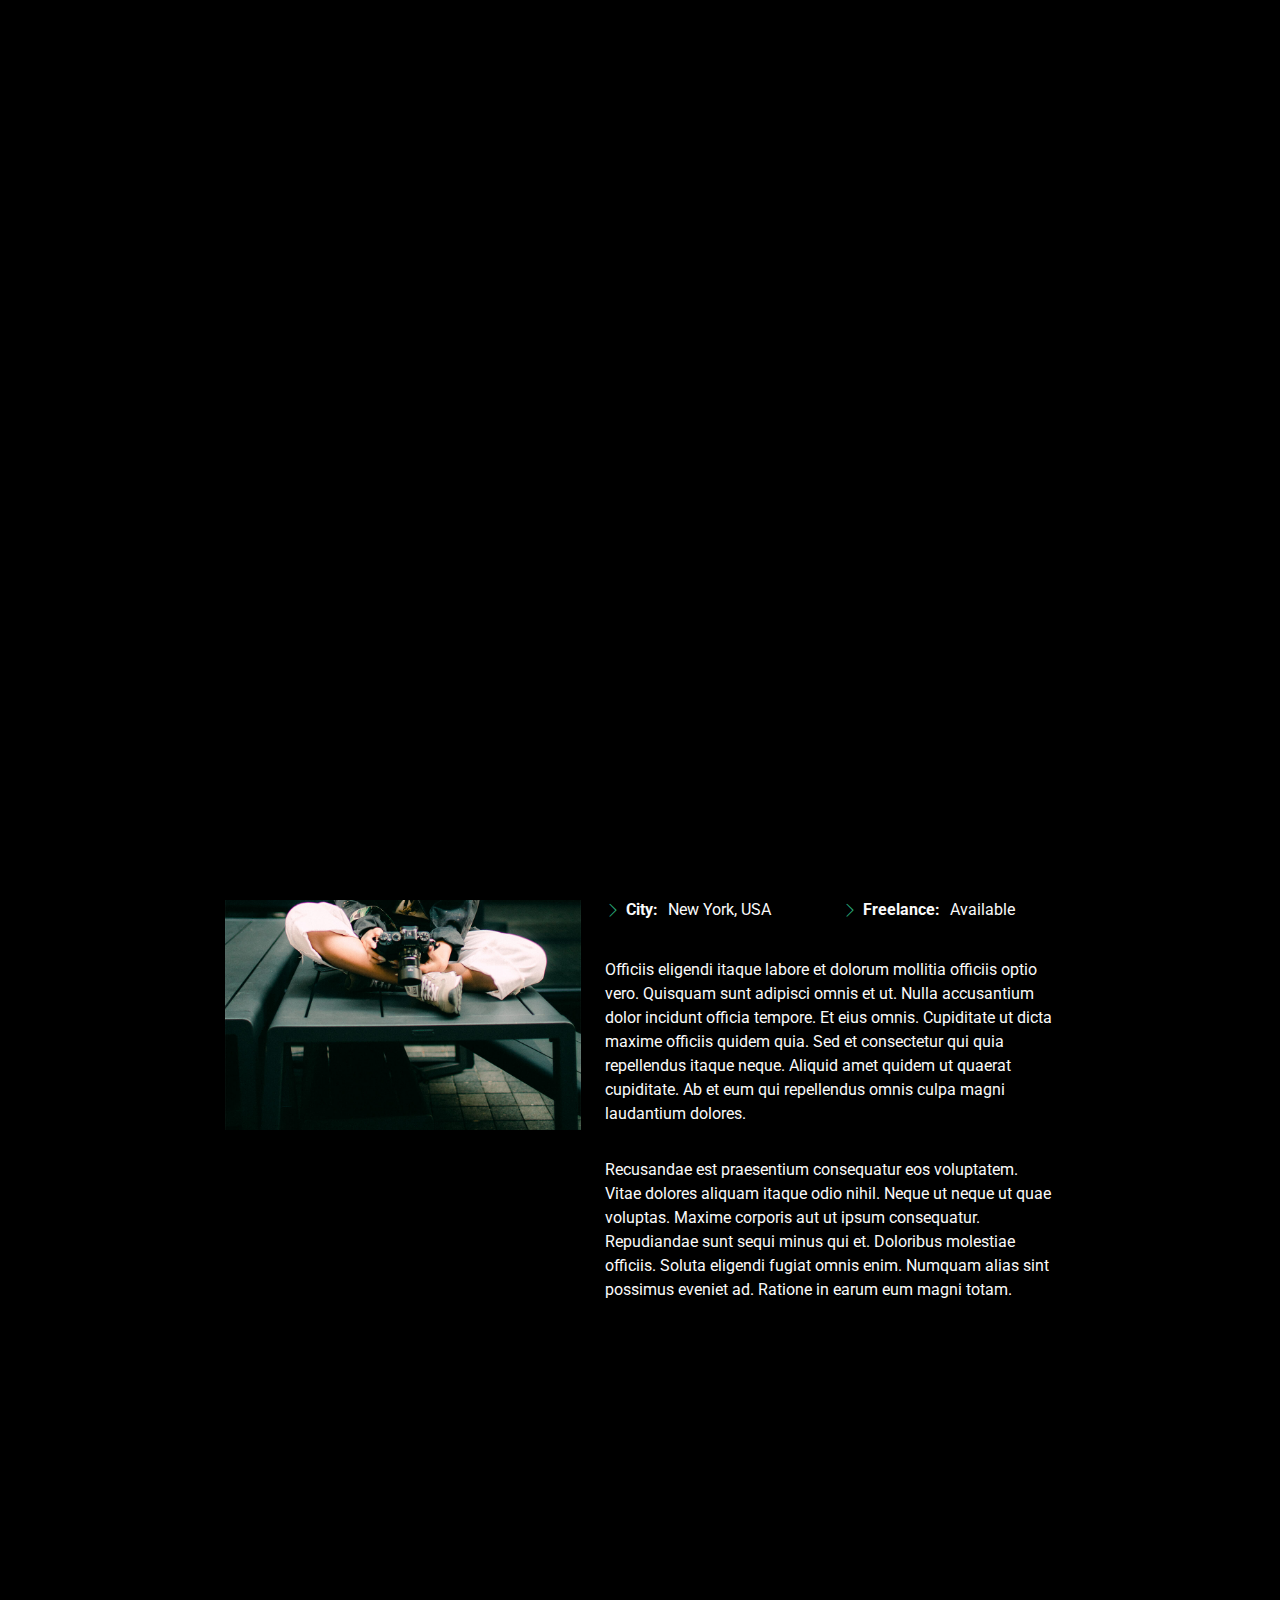
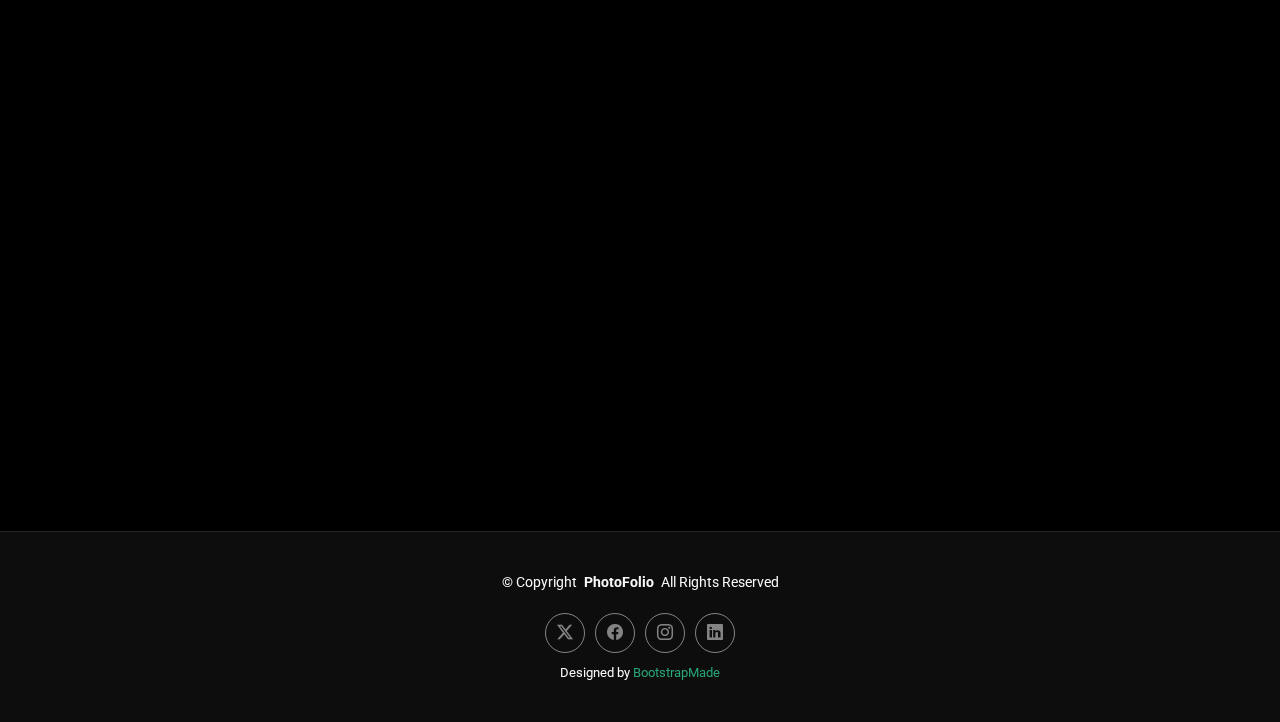
==== about.html @ 3cd917cf "initial commit" ====
<!DOCTYPE html>
<html lang="en">

<head>
  <meta charset="utf-8">
  <meta content="width=device-width, initial-scale=1.0" name="viewport">
  <title>About - PhotoFolio Bootstrap Template</title>
  <meta name="description" content="">
  <meta name="keywords" content="">

  <!-- Favicons -->
  <link href="assets/img/favicon.png" rel="icon">
  <link href="assets/img/apple-touch-icon.png" rel="apple-touch-icon">

  <!-- Fonts -->
  <link href="https://fonts.googleapis.com" rel="preconnect">
  <link href="https://fonts.gstatic.com" rel="preconnect" crossorigin>
  <link href="https://fonts.googleapis.com/css2?family=Roboto:ital,wght@0,100;0,300;0,400;0,500;0,700;0,900;1,100;1,300;1,400;1,500;1,700;1,900&family=Inter:wght@100;200;300;400;500;600;700;800;900&family=Cardo:ital,wght@0,400;0,700;1,400;1,700&display=swap" rel="stylesheet">

  <!-- Vendor CSS Files -->
  <link href="assets/vendor/bootstrap/css/bootstrap.min.css" rel="stylesheet">
  <link href="assets/vendor/bootstrap-icons/bootstrap-icons.css" rel="stylesheet">
  <link href="assets/vendor/aos/aos.css" rel="stylesheet">
  <link href="assets/vendor/glightbox/css/glightbox.min.css" rel="stylesheet">
  <link href="assets/vendor/swiper/swiper-bundle.min.css" rel="stylesheet">

  <!-- Main CSS File -->
  <link href="assets/css/main.css" rel="stylesheet">

  <!-- =======================================================
  * Template Name: PhotoFolio
  * Template URL: https://bootstrapmade.com/photofolio-bootstrap-photography-website-template/
  * Updated: Aug 07 2024 with Bootstrap v5.3.3
  * Author: BootstrapMade.com
  * License: https://bootstrapmade.com/license/
  ======================================================== -->
</head>

<body class="about-page">

  <header id="header" class="header d-flex align-items-center sticky-top">
    <div class="container-fluid position-relative d-flex align-items-center justify-content-between">

      <a href="index.html" class="logo d-flex align-items-center me-auto me-xl-0">
        <!-- Uncomment the line below if you also wish to use an image logo -->
        <!-- <img src="assets/img/logo.png" alt=""> -->
        <i class="bi bi-camera"></i>
        <h1 class="sitename">PhotoFolio</h1>
      </a>

      <nav id="navmenu" class="navmenu">
        <ul>
          <li><a href="index.html">Home<br></a></li>
          <li><a href="about.html" class="active">About</a></li>
          <li class="dropdown"><a href="gallery.html"><span>Gallery</span> <i class="bi bi-chevron-down toggle-dropdown"></i></a>
            <ul>
              <li><a href="gallery.html">Nature</a></li>
              <li><a href="gallery.html">People</a></li>
              <li><a href="gallery.html">Architecture</a></li>
              <li><a href="gallery.html">Animals</a></li>
              <li><a href="gallery.html">Sports</a></li>
              <li><a href="gallery.html">Travel</a></li>
              <li class="dropdown"><a href="#"><span>Deep Dropdown</span> <i class="bi bi-chevron-down toggle-dropdown"></i></a>
                <ul>
                  <li><a href="#">Deep Dropdown 1</a></li>
                  <li><a href="#">Deep Dropdown 2</a></li>
                  <li><a href="#">Deep Dropdown 3</a></li>
                  <li><a href="#">Deep Dropdown 4</a></li>
                  <li><a href="#">Deep Dropdown 5</a></li>
                </ul>
              </li>
            </ul>
          </li>
          <li><a href="services.html">Services</a></li>
          <li><a href="contact.html">Contact</a></li>
        </ul>
        <i class="mobile-nav-toggle d-xl-none bi bi-list"></i>
      </nav>

      <div class="header-social-links">
        <a href="#" class="twitter"><i class="bi bi-twitter-x"></i></a>
        <a href="#" class="facebook"><i class="bi bi-facebook"></i></a>
        <a href="#" class="instagram"><i class="bi bi-instagram"></i></a>
        <a href="#" class="linkedin"><i class="bi bi-linkedin"></i></a>
      </div>

    </div>
  </header>

  <main class="main">

    <!-- Page Title -->
    <div class="page-title" data-aos="fade">
      <div class="heading">
        <div class="container">
          <div class="row d-flex justify-content-center text-center">
            <div class="col-lg-8">
              <h1>About</h1>
              <p class="mb-0">Odio et unde deleniti. Deserunt numquam exercitationem. Officiis quo odio sint voluptas consequatur ut a odio voluptatem. Sit dolorum debitis veritatis natus dolores. Quasi ratione sint. Sit quaerat ipsum dolorem.</p>
              <a href="contact.html" class="cta-btn">Available for Hire<br></a>
            </div>
          </div>
        </div>
      </div>
      <nav class="breadcrumbs">
        <div class="container">
          <ol>
            <li><a href="index.html">Home</a></li>
            <li class="current">About</li>
          </ol>
        </div>
      </nav>
    </div><!-- End Page Title -->

    <!-- About Section -->
    <section id="about" class="about section">

      <div class="container" data-aos="fade-up" data-aos-delay="100">

        <div class="row gy-4 justify-content-center">
          <div class="col-lg-4">
            <img src="assets/img/profile-img.jpg" class="img-fluid" alt="">
          </div>
          <div class="col-lg-5 content">
            <h2>UI/UX DesiProfessional Photographer from New Yorkgner &amp; Web Developer.</h2>
            <p class="fst-italic py-3">
              Lorem ipsum dolor sit amet, consectetur adipiscing elit, sed do eiusmod tempor incididunt ut labore et dolore
              magna aliqua.
            </p>
            <div class="row">
              <div class="col-lg-6">
                <ul>
                  <li><i class="bi bi-chevron-right"></i> <strong>Birthday:</strong> <span>1 May 1995</span></li>
                  <li><i class="bi bi-chevron-right"></i> <strong>Website:</strong> <span>www.example.com</span></li>
                  <li><i class="bi bi-chevron-right"></i> <strong>Phone:</strong> <span>+123 456 7890</span></li>
                  <li><i class="bi bi-chevron-right"></i> <strong>City:</strong> <span>New York, USA</span></li>
                </ul>
              </div>
              <div class="col-lg-6">
                <ul>
                  <li><i class="bi bi-chevron-right"></i> <strong>Age:</strong> <span>30</span></li>
                  <li><i class="bi bi-chevron-right"></i> <strong>Degree:</strong> <span>Master</span></li>
                  <li><i class="bi bi-chevron-right"></i> <strong>Email:</strong> <span>email@example.com</span></li>
                  <li><i class="bi bi-chevron-right"></i> <strong>Freelance:</strong> <span>Available</span></li>
                </ul>
              </div>
            </div>
            <p class="py-3">
              Officiis eligendi itaque labore et dolorum mollitia officiis optio vero. Quisquam sunt adipisci omnis et ut. Nulla accusantium dolor incidunt officia tempore. Et eius omnis.
              Cupiditate ut dicta maxime officiis quidem quia. Sed et consectetur qui quia repellendus itaque neque. Aliquid amet quidem ut quaerat cupiditate. Ab et eum qui repellendus omnis culpa magni laudantium dolores.
            </p>
            <p class="m-0">
              Recusandae est praesentium consequatur eos voluptatem. Vitae dolores aliquam itaque odio nihil. Neque ut neque ut quae voluptas. Maxime corporis aut ut ipsum consequatur. Repudiandae sunt sequi minus qui et. Doloribus molestiae officiis.
              Soluta eligendi fugiat omnis enim. Numquam alias sint possimus eveniet ad. Ratione in earum eum magni totam.
            </p>
          </div>
        </div>

      </div>

    </section><!-- /About Section -->

    <!-- Testimonials Section -->
    <section id="testimonials" class="testimonials section">

      <!-- Section Title -->
      <div class="container section-title" data-aos="fade-up">
        <h2>Testimonials</h2>
        <p>What they are saying</p>
      </div><!-- End Section Title -->

      <div class="container" data-aos="fade-up" data-aos-delay="100">

        <div class="swiper init-swiper">
          <script type="application/json" class="swiper-config">
            {
              "loop": true,
              "speed": 600,
              "autoplay": {
                "delay": 5000
              },
              "slidesPerView": "auto",
              "pagination": {
                "el": ".swiper-pagination",
                "type": "bullets",
                "clickable": true
              },
              "breakpoints": {
                "320": {
                  "slidesPerView": 1,
                  "spaceBetween": 40
                },
                "1200": {
                  "slidesPerView": 3,
                  "spaceBetween": 1
                }
              }
            }
          </script>
          <div class="swiper-wrapper">

            <div class="swiper-slide">
              <div class="testimonial-item">
                <div class="stars">
                  <i class="bi bi-star-fill"></i><i class="bi bi-star-fill"></i><i class="bi bi-star-fill"></i><i class="bi bi-star-fill"></i><i class="bi bi-star-fill"></i>
                </div>
                <p>
                  Proin iaculis purus consequat sem cure digni ssim donec porttitora entum suscipit rhoncus. Accusantium quam, ultricies eget id, aliquam eget nibh et. Maecen aliquam, risus at semper.
                </p>
                <div class="profile mt-auto">
                  <img src="assets/img/testimonials/testimonials-1.jpg" class="testimonial-img" alt="">
                  <h3>Saul Goodman</h3>
                  <h4>Ceo &amp; Founder</h4>
                </div>
              </div>
            </div><!-- End testimonial item -->

            <div class="swiper-slide">
              <div class="testimonial-item">
                <div class="stars">
                  <i class="bi bi-star-fill"></i><i class="bi bi-star-fill"></i><i class="bi bi-star-fill"></i><i class="bi bi-star-fill"></i><i class="bi bi-star-fill"></i>
                </div>
                <p>
                  Export tempor illum tamen malis malis eram quae irure esse labore quem cillum quid cillum eram malis quorum velit fore eram velit sunt aliqua noster fugiat irure amet legam anim culpa.
                </p>
                <div class="profile mt-auto">
                  <img src="assets/img/testimonials/testimonials-2.jpg" class="testimonial-img" alt="">
                  <h3>Sara Wilsson</h3>
                  <h4>Designer</h4>
                </div>
              </div>
            </div><!-- End testimonial item -->

            <div class="swiper-slide">
              <div class="testimonial-item">
                <div class="stars">
                  <i class="bi bi-star-fill"></i><i class="bi bi-star-fill"></i><i class="bi bi-star-fill"></i><i class="bi bi-star-fill"></i><i class="bi bi-star-fill"></i>
                </div>
                <p>
                  Enim nisi quem export duis labore cillum quae magna enim sint quorum nulla quem veniam duis minim tempor labore quem eram duis noster aute amet eram fore quis sint minim.
                </p>
                <div class="profile mt-auto">
                  <img src="assets/img/testimonials/testimonials-3.jpg" class="testimonial-img" alt="">
                  <h3>Jena Karlis</h3>
                  <h4>Store Owner</h4>
                </div>
              </div>
            </div><!-- End testimonial item -->

            <div class="swiper-slide">
              <div class="testimonial-item">
                <div class="stars">
                  <i class="bi bi-star-fill"></i><i class="bi bi-star-fill"></i><i class="bi bi-star-fill"></i><i class="bi bi-star-fill"></i><i class="bi bi-star-fill"></i>
                </div>
                <p>
                  Fugiat enim eram quae cillum dolore dolor amet nulla culpa multos export minim fugiat minim velit minim dolor enim duis veniam ipsum anim magna sunt elit fore quem dolore labore illum veniam.
                </p>
                <div class="profile mt-auto">
                  <img src="assets/img/testimonials/testimonials-4.jpg" class="testimonial-img" alt="">
                  <h3>Matt Brandon</h3>
                  <h4>Freelancer</h4>
                </div>
              </div>
            </div><!-- End testimonial item -->

            <div class="swiper-slide">
              <div class="testimonial-item">
                <div class="stars">
                  <i class="bi bi-star-fill"></i><i class="bi bi-star-fill"></i><i class="bi bi-star-fill"></i><i class="bi bi-star-fill"></i><i class="bi bi-star-fill"></i>
                </div>
                <p>
                  Quis quorum aliqua sint quem legam fore sunt eram irure aliqua veniam tempor noster veniam enim culpa labore duis sunt culpa nulla illum cillum fugiat legam esse veniam culpa fore nisi cillum quid.
                </p>
                <div class="profile mt-auto">
                  <img src="assets/img/testimonials/testimonials-5.jpg" class="testimonial-img" alt="">
                  <h3>John Larson</h3>
                  <h4>Entrepreneur</h4>
                </div>
              </div>
            </div><!-- End testimonial item -->

          </div>
          <div class="swiper-pagination"></div>
        </div>

      </div>

    </section><!-- /Testimonials Section -->

  </main>

  <footer id="footer" class="footer">

    <div class="container">
      <div class="copyright text-center ">
        <p>© <span>Copyright</span> <strong class="px-1 sitename">PhotoFolio</strong> <span>All Rights Reserved</span></p>
      </div>
      <div class="social-links d-flex justify-content-center">
        <a href=""><i class="bi bi-twitter-x"></i></a>
        <a href=""><i class="bi bi-facebook"></i></a>
        <a href=""><i class="bi bi-instagram"></i></a>
        <a href=""><i class="bi bi-linkedin"></i></a>
      </div>
      <div class="credits">
        <!-- All the links in the footer should remain intact. -->
        <!-- You can delete the links only if you've purchased the pro version. -->
        <!-- Licensing information: https://bootstrapmade.com/license/ -->
        <!-- Purchase the pro version with working PHP/AJAX contact form: [buy-url] -->
        Designed by <a href="https://bootstrapmade.com/">BootstrapMade</a>
      </div>
    </div>

  </footer>

  <!-- Scroll Top -->
  <a href="#" id="scroll-top" class="scroll-top d-flex align-items-center justify-content-center"><i class="bi bi-arrow-up-short"></i></a>

  <!-- Preloader -->
  <div id="preloader">
    <div class="line"></div>
  </div>

  <!-- Vendor JS Files -->
  <script src="assets/vendor/bootstrap/js/bootstrap.bundle.min.js"></script>
  <script src="assets/vendor/php-email-form/validate.js"></script>
  <script src="assets/vendor/aos/aos.js"></script>
  <script src="assets/vendor/glightbox/js/glightbox.min.js"></script>
  <script src="assets/vendor/swiper/swiper-bundle.min.js"></script>

  <!-- Main JS File -->
  <script src="assets/js/main.js"></script>

</body>

</html>
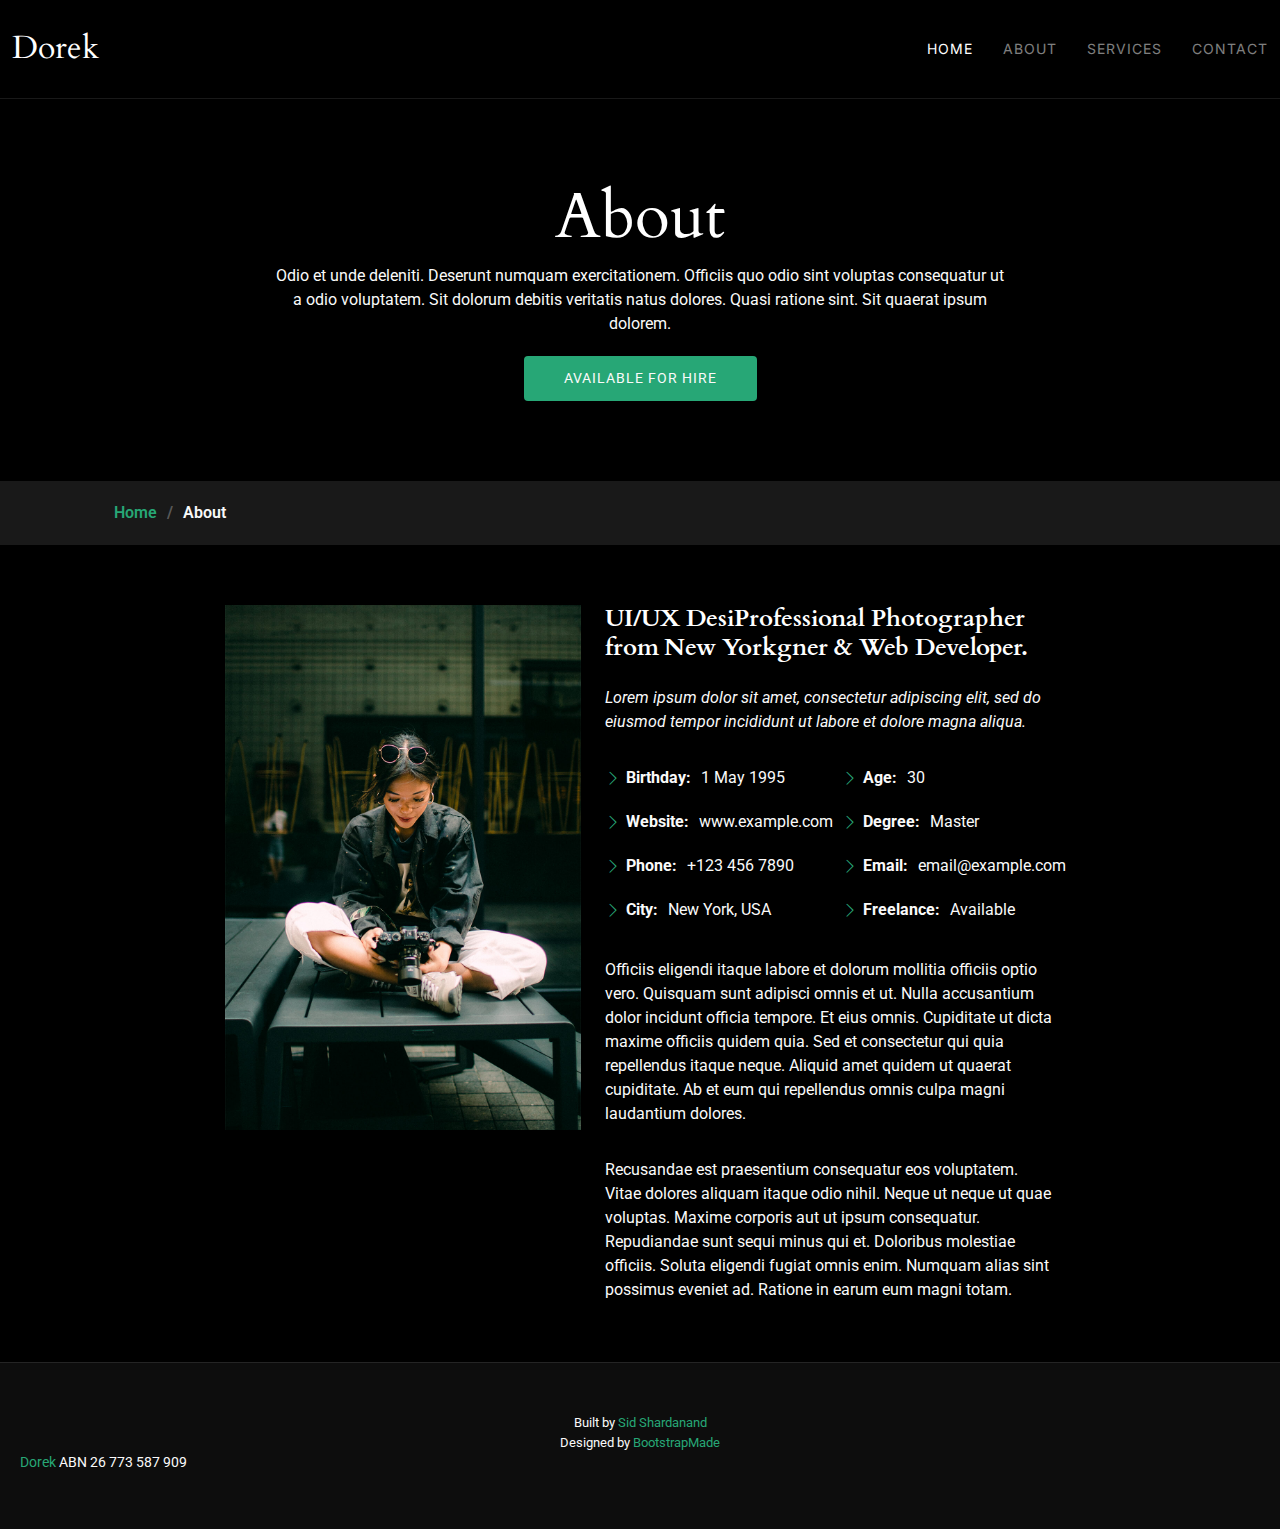
==== commit 386bebd6: "configuring about page" ====
--- a/about.html
+++ b/about.html
@@ -4,7 +4,7 @@
 <head>
   <meta charset="utf-8">
   <meta content="width=device-width, initial-scale=1.0" name="viewport">
-  <title>About - PhotoFolio Bootstrap Template</title>
+  <title>Dorek - About</title>
   <meta name="description" content="">
   <meta name="keywords" content="">
 
@@ -18,11 +18,8 @@
   <link href="https://fonts.googleapis.com/css2?family=Roboto:ital,wght@0,100;0,300;0,400;0,500;0,700;0,900;1,100;1,300;1,400;1,500;1,700;1,900&family=Inter:wght@100;200;300;400;500;600;700;800;900&family=Cardo:ital,wght@0,400;0,700;1,400;1,700&display=swap" rel="stylesheet">
 
   <!-- Vendor CSS Files -->
-  <link href="assets/vendor/bootstrap/css/bootstrap.min.css" rel="stylesheet">
+  <link href="assets/bootstrap-5.3.3-dist/css/bootstrap.min.css" rel="stylesheet">
   <link href="assets/vendor/bootstrap-icons/bootstrap-icons.css" rel="stylesheet">
-  <link href="assets/vendor/aos/aos.css" rel="stylesheet">
-  <link href="assets/vendor/glightbox/css/glightbox.min.css" rel="stylesheet">
-  <link href="assets/vendor/swiper/swiper-bundle.min.css" rel="stylesheet">
 
   <!-- Main CSS File -->
   <link href="assets/css/main.css" rel="stylesheet">
@@ -37,52 +34,25 @@
 </head>
 
 <body class="about-page">
-
   <header id="header" class="header d-flex align-items-center sticky-top">
     <div class="container-fluid position-relative d-flex align-items-center justify-content-between">
 
       <a href="index.html" class="logo d-flex align-items-center me-auto me-xl-0">
         <!-- Uncomment the line below if you also wish to use an image logo -->
         <!-- <img src="assets/img/logo.png" alt=""> -->
-        <i class="bi bi-camera"></i>
-        <h1 class="sitename">PhotoFolio</h1>
+        <!-- <i class="bi bi-camera"></i> -->
+        <h1 class="sitename">Dorek</h1>
       </a>
 
       <nav id="navmenu" class="navmenu">
         <ul>
-          <li><a href="index.html">Home<br></a></li>
-          <li><a href="about.html" class="active">About</a></li>
-          <li class="dropdown"><a href="gallery.html"><span>Gallery</span> <i class="bi bi-chevron-down toggle-dropdown"></i></a>
-            <ul>
-              <li><a href="gallery.html">Nature</a></li>
-              <li><a href="gallery.html">People</a></li>
-              <li><a href="gallery.html">Architecture</a></li>
-              <li><a href="gallery.html">Animals</a></li>
-              <li><a href="gallery.html">Sports</a></li>
-              <li><a href="gallery.html">Travel</a></li>
-              <li class="dropdown"><a href="#"><span>Deep Dropdown</span> <i class="bi bi-chevron-down toggle-dropdown"></i></a>
-                <ul>
-                  <li><a href="#">Deep Dropdown 1</a></li>
-                  <li><a href="#">Deep Dropdown 2</a></li>
-                  <li><a href="#">Deep Dropdown 3</a></li>
-                  <li><a href="#">Deep Dropdown 4</a></li>
-                  <li><a href="#">Deep Dropdown 5</a></li>
-                </ul>
-              </li>
-            </ul>
-          </li>
+          <li><a href="index.html" class="active">Home<br></a></li>
+          <li><a href="about.html">About</a></li>
           <li><a href="services.html">Services</a></li>
           <li><a href="contact.html">Contact</a></li>
         </ul>
         <i class="mobile-nav-toggle d-xl-none bi bi-list"></i>
       </nav>
-
-      <div class="header-social-links">
-        <a href="#" class="twitter"><i class="bi bi-twitter-x"></i></a>
-        <a href="#" class="facebook"><i class="bi bi-facebook"></i></a>
-        <a href="#" class="instagram"><i class="bi bi-instagram"></i></a>
-        <a href="#" class="linkedin"><i class="bi bi-linkedin"></i></a>
-      </div>
 
     </div>
   </header>
@@ -160,172 +130,22 @@
 
     </section><!-- /About Section -->
 
-    <!-- Testimonials Section -->
-    <section id="testimonials" class="testimonials section">
-
-      <!-- Section Title -->
-      <div class="container section-title" data-aos="fade-up">
-        <h2>Testimonials</h2>
-        <p>What they are saying</p>
-      </div><!-- End Section Title -->
-
-      <div class="container" data-aos="fade-up" data-aos-delay="100">
-
-        <div class="swiper init-swiper">
-          <script type="application/json" class="swiper-config">
-            {
-              "loop": true,
-              "speed": 600,
-              "autoplay": {
-                "delay": 5000
-              },
-              "slidesPerView": "auto",
-              "pagination": {
-                "el": ".swiper-pagination",
-                "type": "bullets",
-                "clickable": true
-              },
-              "breakpoints": {
-                "320": {
-                  "slidesPerView": 1,
-                  "spaceBetween": 40
-                },
-                "1200": {
-                  "slidesPerView": 3,
-                  "spaceBetween": 1
-                }
-              }
-            }
-          </script>
-          <div class="swiper-wrapper">
-
-            <div class="swiper-slide">
-              <div class="testimonial-item">
-                <div class="stars">
-                  <i class="bi bi-star-fill"></i><i class="bi bi-star-fill"></i><i class="bi bi-star-fill"></i><i class="bi bi-star-fill"></i><i class="bi bi-star-fill"></i>
-                </div>
-                <p>
-                  Proin iaculis purus consequat sem cure digni ssim donec porttitora entum suscipit rhoncus. Accusantium quam, ultricies eget id, aliquam eget nibh et. Maecen aliquam, risus at semper.
-                </p>
-                <div class="profile mt-auto">
-                  <img src="assets/img/testimonials/testimonials-1.jpg" class="testimonial-img" alt="">
-                  <h3>Saul Goodman</h3>
-                  <h4>Ceo &amp; Founder</h4>
-                </div>
-              </div>
-            </div><!-- End testimonial item -->
-
-            <div class="swiper-slide">
-              <div class="testimonial-item">
-                <div class="stars">
-                  <i class="bi bi-star-fill"></i><i class="bi bi-star-fill"></i><i class="bi bi-star-fill"></i><i class="bi bi-star-fill"></i><i class="bi bi-star-fill"></i>
-                </div>
-                <p>
-                  Export tempor illum tamen malis malis eram quae irure esse labore quem cillum quid cillum eram malis quorum velit fore eram velit sunt aliqua noster fugiat irure amet legam anim culpa.
-                </p>
-                <div class="profile mt-auto">
-                  <img src="assets/img/testimonials/testimonials-2.jpg" class="testimonial-img" alt="">
-                  <h3>Sara Wilsson</h3>
-                  <h4>Designer</h4>
-                </div>
-              </div>
-            </div><!-- End testimonial item -->
-
-            <div class="swiper-slide">
-              <div class="testimonial-item">
-                <div class="stars">
-                  <i class="bi bi-star-fill"></i><i class="bi bi-star-fill"></i><i class="bi bi-star-fill"></i><i class="bi bi-star-fill"></i><i class="bi bi-star-fill"></i>
-                </div>
-                <p>
-                  Enim nisi quem export duis labore cillum quae magna enim sint quorum nulla quem veniam duis minim tempor labore quem eram duis noster aute amet eram fore quis sint minim.
-                </p>
-                <div class="profile mt-auto">
-                  <img src="assets/img/testimonials/testimonials-3.jpg" class="testimonial-img" alt="">
-                  <h3>Jena Karlis</h3>
-                  <h4>Store Owner</h4>
-                </div>
-              </div>
-            </div><!-- End testimonial item -->
-
-            <div class="swiper-slide">
-              <div class="testimonial-item">
-                <div class="stars">
-                  <i class="bi bi-star-fill"></i><i class="bi bi-star-fill"></i><i class="bi bi-star-fill"></i><i class="bi bi-star-fill"></i><i class="bi bi-star-fill"></i>
-                </div>
-                <p>
-                  Fugiat enim eram quae cillum dolore dolor amet nulla culpa multos export minim fugiat minim velit minim dolor enim duis veniam ipsum anim magna sunt elit fore quem dolore labore illum veniam.
-                </p>
-                <div class="profile mt-auto">
-                  <img src="assets/img/testimonials/testimonials-4.jpg" class="testimonial-img" alt="">
-                  <h3>Matt Brandon</h3>
-                  <h4>Freelancer</h4>
-                </div>
-              </div>
-            </div><!-- End testimonial item -->
-
-            <div class="swiper-slide">
-              <div class="testimonial-item">
-                <div class="stars">
-                  <i class="bi bi-star-fill"></i><i class="bi bi-star-fill"></i><i class="bi bi-star-fill"></i><i class="bi bi-star-fill"></i><i class="bi bi-star-fill"></i>
-                </div>
-                <p>
-                  Quis quorum aliqua sint quem legam fore sunt eram irure aliqua veniam tempor noster veniam enim culpa labore duis sunt culpa nulla illum cillum fugiat legam esse veniam culpa fore nisi cillum quid.
-                </p>
-                <div class="profile mt-auto">
-                  <img src="assets/img/testimonials/testimonials-5.jpg" class="testimonial-img" alt="">
-                  <h3>John Larson</h3>
-                  <h4>Entrepreneur</h4>
-                </div>
-              </div>
-            </div><!-- End testimonial item -->
-
-          </div>
-          <div class="swiper-pagination"></div>
-        </div>
-
-      </div>
-
-    </section><!-- /Testimonials Section -->
-
   </main>
 
   <footer id="footer" class="footer">
-
     <div class="container">
-      <div class="copyright text-center ">
-        <p>© <span>Copyright</span> <strong class="px-1 sitename">PhotoFolio</strong> <span>All Rights Reserved</span></p>
-      </div>
-      <div class="social-links d-flex justify-content-center">
-        <a href=""><i class="bi bi-twitter-x"></i></a>
-        <a href=""><i class="bi bi-facebook"></i></a>
-        <a href=""><i class="bi bi-instagram"></i></a>
-        <a href=""><i class="bi bi-linkedin"></i></a>
-      </div>
       <div class="credits">
-        <!-- All the links in the footer should remain intact. -->
-        <!-- You can delete the links only if you've purchased the pro version. -->
-        <!-- Licensing information: https://bootstrapmade.com/license/ -->
-        <!-- Purchase the pro version with working PHP/AJAX contact form: [buy-url] -->
-        Designed by <a href="https://bootstrapmade.com/">BootstrapMade</a>
+        Built by <a href="https://sidshardanand.com">Sid Shardanand</a><br>
+		Designed by <a href="https://bootstrapmade.com/">BootstrapMade</a>
       </div>
     </div>
-
+	<div class="d-flex">
+		<p style="margin-left:20px"><span style="color:var(--accent-color)">Dorek</span> ABN 26 773 587 909</p>
+	</div>
   </footer>
 
   <!-- Scroll Top -->
   <a href="#" id="scroll-top" class="scroll-top d-flex align-items-center justify-content-center"><i class="bi bi-arrow-up-short"></i></a>
-
-  <!-- Preloader -->
-  <div id="preloader">
-    <div class="line"></div>
-  </div>
-
-  <!-- Vendor JS Files -->
-  <script src="assets/vendor/bootstrap/js/bootstrap.bundle.min.js"></script>
-  <script src="assets/vendor/php-email-form/validate.js"></script>
-  <script src="assets/vendor/aos/aos.js"></script>
-  <script src="assets/vendor/glightbox/js/glightbox.min.js"></script>
-  <script src="assets/vendor/swiper/swiper-bundle.min.js"></script>
 
   <!-- Main JS File -->
   <script src="assets/js/main.js"></script>
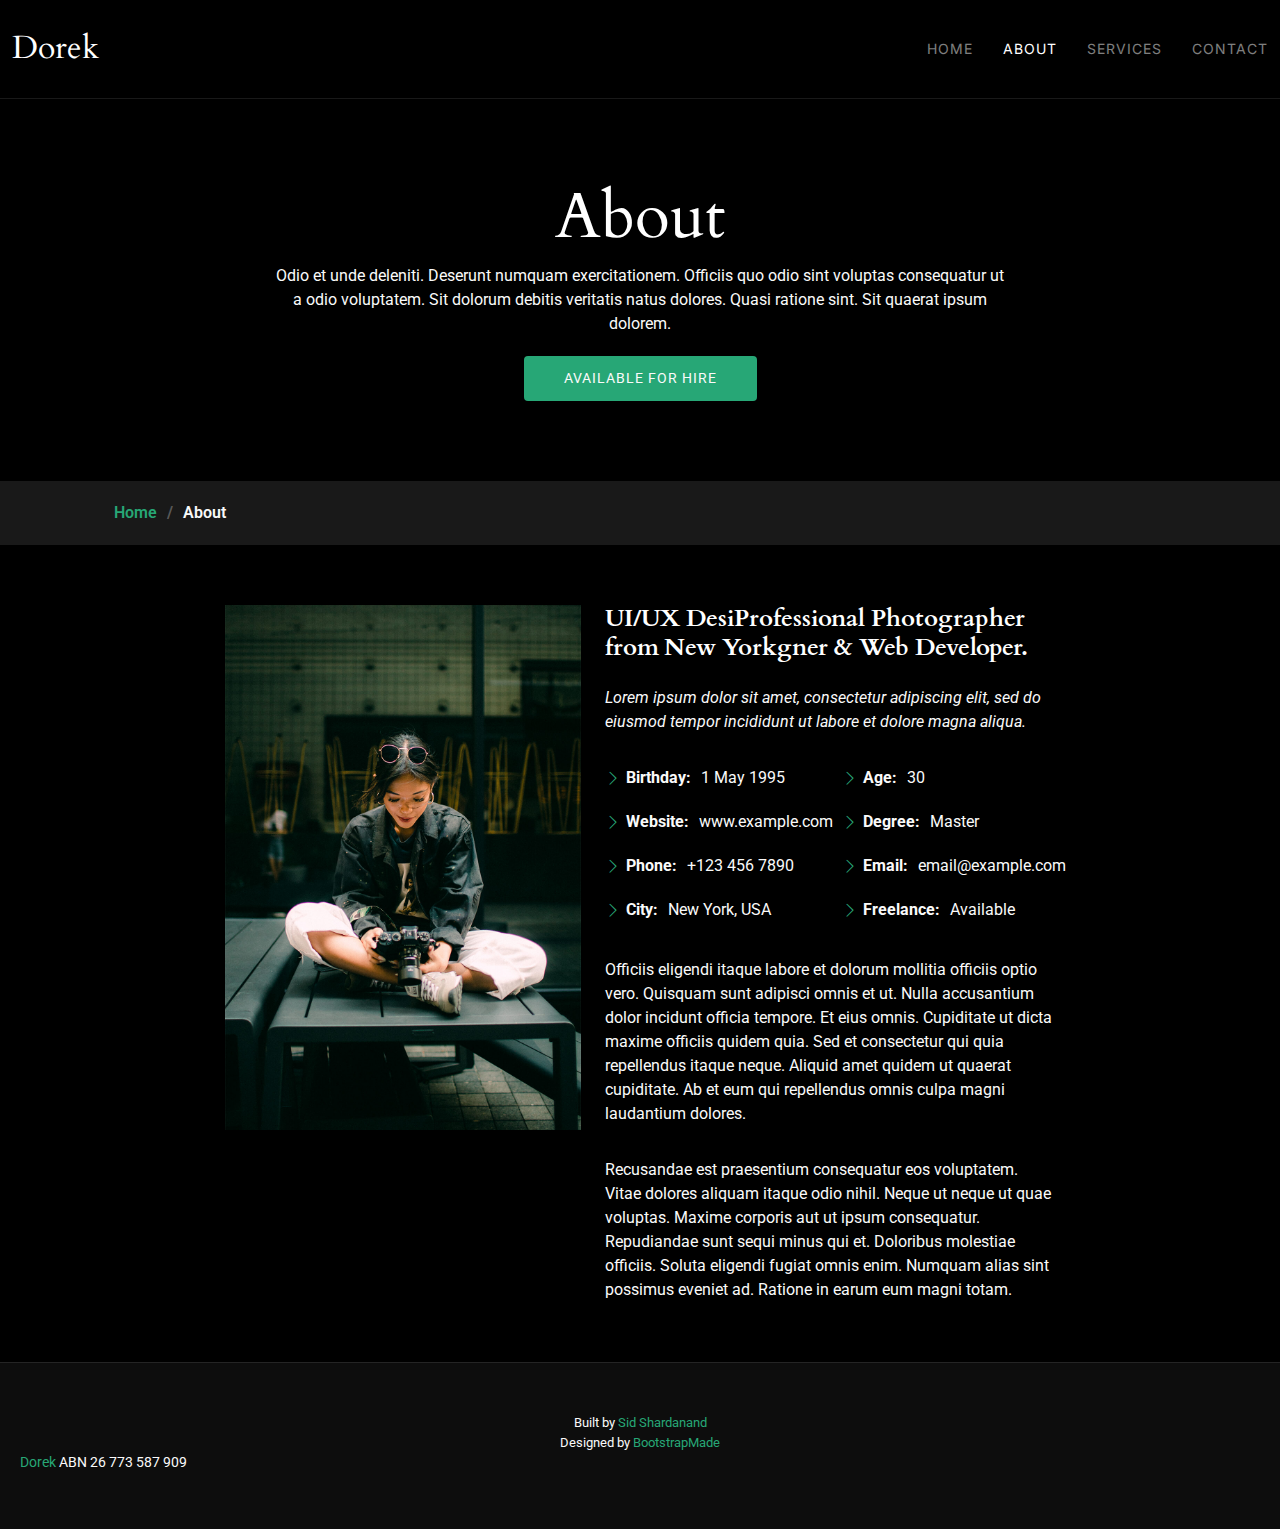
==== commit ad792196: "making about active" ====
--- a/about.html
+++ b/about.html
@@ -6,7 +6,7 @@
   <meta content="width=device-width, initial-scale=1.0" name="viewport">
   <title>Dorek - About</title>
   <meta name="description" content="">
-  <meta name="keywords" content="">
+  <meta name="keywords" content="Bathroom Renovations Melbourne, Bathroom Renovation, Plumber, Shower, Bathroom, About, About Me, Tixper">
 
   <!-- Favicons -->
   <link href="assets/img/favicon.png" rel="icon">
@@ -34,6 +34,7 @@
 </head>
 
 <body class="about-page">
+
   <header id="header" class="header d-flex align-items-center sticky-top">
     <div class="container-fluid position-relative d-flex align-items-center justify-content-between">
 
@@ -46,8 +47,8 @@
 
       <nav id="navmenu" class="navmenu">
         <ul>
-          <li><a href="index.html" class="active">Home<br></a></li>
-          <li><a href="about.html">About</a></li>
+          <li><a href="index.html">Home<br></a></li>
+          <li><a href="about.html" class="active">About</a></li>
           <li><a href="services.html">Services</a></li>
           <li><a href="contact.html">Contact</a></li>
         </ul>
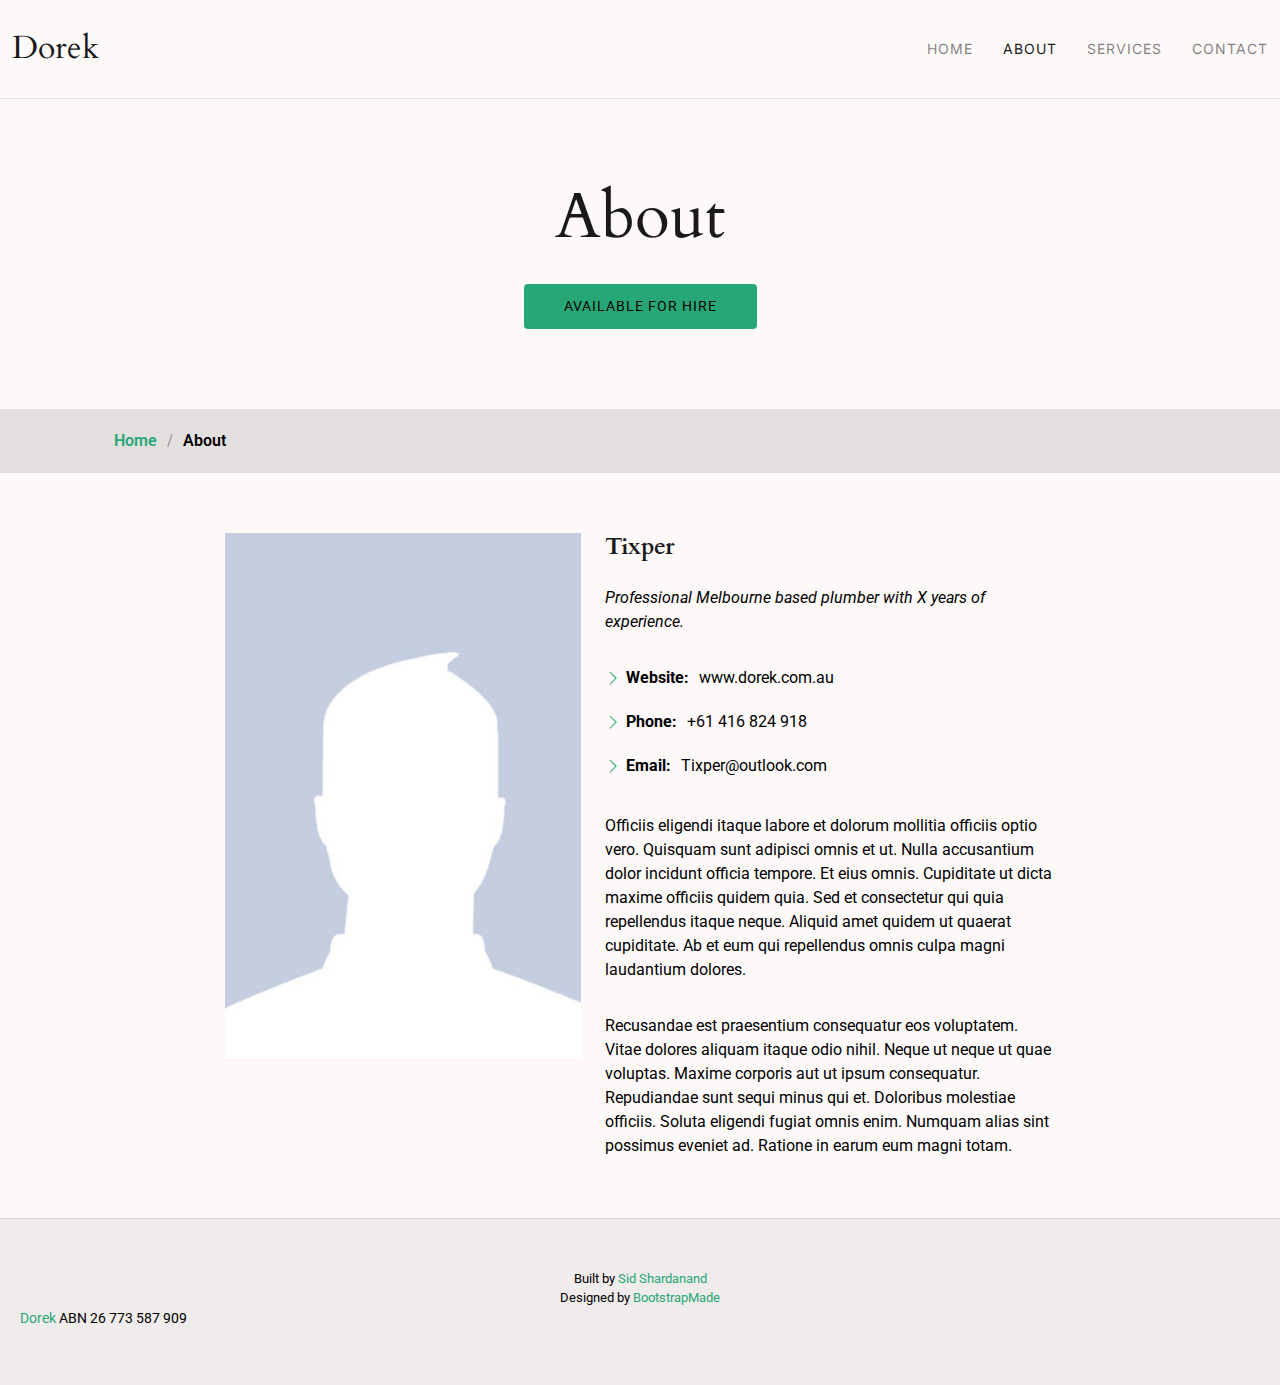
==== commit a83aad2c: "updated colors + fixed js import orde + fixed glight" ====
--- a/about.html
+++ b/about.html
@@ -2,154 +2,147 @@
 <html lang="en">
 
 <head>
-  <meta charset="utf-8">
-  <meta content="width=device-width, initial-scale=1.0" name="viewport">
-  <title>Dorek - About</title>
-  <meta name="description" content="">
-  <meta name="keywords" content="Bathroom Renovations Melbourne, Bathroom Renovation, Plumber, Shower, Bathroom, About, About Me, Tixper">
+	<meta charset="utf-8">
+	<meta content="width=device-width, initial-scale=1.0" name="viewport">
+	<title>Dorek - About</title>
+	<meta name="description" content="">
+	<meta name="keywords" content="Bathroom Renovations Melbourne, Bathroom Renovation, Plumber, Shower, Bathroom, About, About Me, Tixper">
 
-  <!-- Favicons -->
-  <link href="assets/img/favicon.png" rel="icon">
-  <link href="assets/img/apple-touch-icon.png" rel="apple-touch-icon">
+	<!-- Favicons -->
+	<link href="assets/img/favicon.png" rel="icon">
+	<link href="assets/img/apple-touch-icon.png" rel="apple-touch-icon">
 
-  <!-- Fonts -->
-  <link href="https://fonts.googleapis.com" rel="preconnect">
-  <link href="https://fonts.gstatic.com" rel="preconnect" crossorigin>
-  <link href="https://fonts.googleapis.com/css2?family=Roboto:ital,wght@0,100;0,300;0,400;0,500;0,700;0,900;1,100;1,300;1,400;1,500;1,700;1,900&family=Inter:wght@100;200;300;400;500;600;700;800;900&family=Cardo:ital,wght@0,400;0,700;1,400;1,700&display=swap" rel="stylesheet">
+	<!-- Fonts -->
+	<link href="https://fonts.googleapis.com" rel="preconnect">
+	<link href="https://fonts.gstatic.com" rel="preconnect" crossorigin>
+	<link href="https://fonts.googleapis.com/css2?family=Roboto:ital,wght@0,100;0,300;0,400;0,500;0,700;0,900;1,100;1,300;1,400;1,500;1,700;1,900&family=Inter:wght@100;200;300;400;500;600;700;800;900&family=Cardo:ital,wght@0,400;0,700;1,400;1,700&display=swap" rel="stylesheet">
 
-  <!-- Vendor CSS Files -->
-  <link href="assets/bootstrap-5.3.3-dist/css/bootstrap.min.css" rel="stylesheet">
-  <link href="assets/vendor/bootstrap-icons/bootstrap-icons.css" rel="stylesheet">
+	<!-- Vendor CSS Files -->
+	<link href="assets/js/bootstrap-5.3.3-dist/css/bootstrap.min.css" rel="stylesheet">
+	<link href="assets/vendor/bootstrap-icons/bootstrap-icons.css" rel="stylesheet">
 
-  <!-- Main CSS File -->
-  <link href="assets/css/main.css" rel="stylesheet">
+	<!-- Main CSS File -->
+	<link href="assets/css/main.css" rel="stylesheet">
 
-  <!-- =======================================================
-  * Template Name: PhotoFolio
-  * Template URL: https://bootstrapmade.com/photofolio-bootstrap-photography-website-template/
-  * Updated: Aug 07 2024 with Bootstrap v5.3.3
-  * Author: BootstrapMade.com
-  * License: https://bootstrapmade.com/license/
-  ======================================================== -->
+	<!-- =======================================================
+	* Template Name: PhotoFolio
+	* Template URL: https://bootstrapmade.com/photofolio-bootstrap-photography-website-template/
+	* Updated: Aug 07 2024 with Bootstrap v5.3.3
+	* Author: BootstrapMade.com
+	* License: https://bootstrapmade.com/license/
+	======================================================== -->
 </head>
 
 <body class="about-page">
 
-  <header id="header" class="header d-flex align-items-center sticky-top">
-    <div class="container-fluid position-relative d-flex align-items-center justify-content-between">
+	<header id="header" class="header d-flex align-items-center sticky-top">
+		<div class="container-fluid position-relative d-flex align-items-center justify-content-between">
 
-      <a href="index.html" class="logo d-flex align-items-center me-auto me-xl-0">
-        <!-- Uncomment the line below if you also wish to use an image logo -->
-        <!-- <img src="assets/img/logo.png" alt=""> -->
-        <!-- <i class="bi bi-camera"></i> -->
-        <h1 class="sitename">Dorek</h1>
-      </a>
+			<a href="index.html" class="logo d-flex align-items-center me-auto me-xl-0">
+				<!-- Uncomment the line below if you also wish to use an image logo -->
+				<!-- <img src="assets/img/logo.png" alt=""> -->
+				<!-- <i class="bi bi-camera"></i> -->
+				<h1 class="sitename">Dorek</h1>
+			</a>
 
-      <nav id="navmenu" class="navmenu">
-        <ul>
-          <li><a href="index.html">Home<br></a></li>
-          <li><a href="about.html" class="active">About</a></li>
-          <li><a href="services.html">Services</a></li>
-          <li><a href="contact.html">Contact</a></li>
-        </ul>
-        <i class="mobile-nav-toggle d-xl-none bi bi-list"></i>
-      </nav>
+			<nav id="navmenu" class="navmenu">
+				<ul>
+					<li><a href="index.html">Home<br></a></li>
+					<li><a href="about.html" class="active">About</a></li>
+					<li><a href="services.html">Services</a></li>
+					<li><a href="contact.html">Contact</a></li>
+				</ul>
+				<i class="mobile-nav-toggle d-xl-none bi bi-list"></i>
+			</nav>
 
-    </div>
-  </header>
+		</div>
+	</header>
 
-  <main class="main">
+	<main class="main">
 
-    <!-- Page Title -->
-    <div class="page-title" data-aos="fade">
-      <div class="heading">
-        <div class="container">
-          <div class="row d-flex justify-content-center text-center">
-            <div class="col-lg-8">
-              <h1>About</h1>
-              <p class="mb-0">Odio et unde deleniti. Deserunt numquam exercitationem. Officiis quo odio sint voluptas consequatur ut a odio voluptatem. Sit dolorum debitis veritatis natus dolores. Quasi ratione sint. Sit quaerat ipsum dolorem.</p>
-              <a href="contact.html" class="cta-btn">Available for Hire<br></a>
-            </div>
-          </div>
-        </div>
-      </div>
-      <nav class="breadcrumbs">
-        <div class="container">
-          <ol>
-            <li><a href="index.html">Home</a></li>
-            <li class="current">About</li>
-          </ol>
-        </div>
-      </nav>
-    </div><!-- End Page Title -->
+		<!-- Page Title -->
+		<div class="page-title" data-aos="fade">
+			<div class="heading">
+				<div class="container">
+					<div class="row d-flex justify-content-center text-center">
+						<div class="col-lg-8">
+							<h1>About</h1>
+							<a href="contact.html" class="cta-btn">Available for Hire<br></a>
+						</div>
+					</div>
+				</div>
+			</div>
+			<nav class="breadcrumbs">
+				<div class="container">
+					<ol>
+						<li><a href="index.html">Home</a></li>
+						<li class="current">About</li>
+					</ol>
+				</div>
+			</nav>
+		</div><!-- End Page Title -->
 
-    <!-- About Section -->
-    <section id="about" class="about section">
+		<!-- About Section -->
+		<section id="about" class="about section">
 
-      <div class="container" data-aos="fade-up" data-aos-delay="100">
+			<div class="container" data-aos="fade-up" data-aos-delay="100">
 
-        <div class="row gy-4 justify-content-center">
-          <div class="col-lg-4">
-            <img src="assets/img/profile-img.jpg" class="img-fluid" alt="">
-          </div>
-          <div class="col-lg-5 content">
-            <h2>UI/UX DesiProfessional Photographer from New Yorkgner &amp; Web Developer.</h2>
-            <p class="fst-italic py-3">
-              Lorem ipsum dolor sit amet, consectetur adipiscing elit, sed do eiusmod tempor incididunt ut labore et dolore
-              magna aliqua.
-            </p>
-            <div class="row">
-              <div class="col-lg-6">
-                <ul>
-                  <li><i class="bi bi-chevron-right"></i> <strong>Birthday:</strong> <span>1 May 1995</span></li>
-                  <li><i class="bi bi-chevron-right"></i> <strong>Website:</strong> <span>www.example.com</span></li>
-                  <li><i class="bi bi-chevron-right"></i> <strong>Phone:</strong> <span>+123 456 7890</span></li>
-                  <li><i class="bi bi-chevron-right"></i> <strong>City:</strong> <span>New York, USA</span></li>
-                </ul>
-              </div>
-              <div class="col-lg-6">
-                <ul>
-                  <li><i class="bi bi-chevron-right"></i> <strong>Age:</strong> <span>30</span></li>
-                  <li><i class="bi bi-chevron-right"></i> <strong>Degree:</strong> <span>Master</span></li>
-                  <li><i class="bi bi-chevron-right"></i> <strong>Email:</strong> <span>email@example.com</span></li>
-                  <li><i class="bi bi-chevron-right"></i> <strong>Freelance:</strong> <span>Available</span></li>
-                </ul>
-              </div>
-            </div>
-            <p class="py-3">
-              Officiis eligendi itaque labore et dolorum mollitia officiis optio vero. Quisquam sunt adipisci omnis et ut. Nulla accusantium dolor incidunt officia tempore. Et eius omnis.
-              Cupiditate ut dicta maxime officiis quidem quia. Sed et consectetur qui quia repellendus itaque neque. Aliquid amet quidem ut quaerat cupiditate. Ab et eum qui repellendus omnis culpa magni laudantium dolores.
-            </p>
-            <p class="m-0">
-              Recusandae est praesentium consequatur eos voluptatem. Vitae dolores aliquam itaque odio nihil. Neque ut neque ut quae voluptas. Maxime corporis aut ut ipsum consequatur. Repudiandae sunt sequi minus qui et. Doloribus molestiae officiis.
-              Soluta eligendi fugiat omnis enim. Numquam alias sint possimus eveniet ad. Ratione in earum eum magni totam.
-            </p>
-          </div>
-        </div>
+				<div class="row gy-4 justify-content-center">
+					<div class="col-lg-4">
+						<img src="assets/img/profile-img.jpg" class="img-fluid" alt="">
+					</div>
+					<div class="col-lg-5 content">
+						<h2>Tixper</h2>
+						<p class="fst-italic py-3">
+							Professional Melbourne based plumber with X years of experience.
+						</p>
+						<div class="row">
+							<div class="col-lg-6">
+								<ul>
+									<li><i class="bi bi-chevron-right"></i> <strong>Website:</strong> <span>www.dorek.com.au</span></li>
+									<li><i class="bi bi-chevron-right"></i> <strong>Phone:</strong> <span>+61 416 824 918</span></li>
+									<li><i class="bi bi-chevron-right"></i> <strong>Email:</strong> <span>Tixper@outlook.com</span></li>
+								</ul>
+							</div>
+						</div>
+						<p class="py-3">
+							Officiis eligendi itaque labore et dolorum mollitia officiis optio vero. Quisquam sunt adipisci omnis et ut. Nulla accusantium dolor incidunt officia tempore. Et eius omnis.
+							Cupiditate ut dicta maxime officiis quidem quia. Sed et consectetur qui quia repellendus itaque neque. Aliquid amet quidem ut quaerat cupiditate. Ab et eum qui repellendus omnis culpa magni laudantium dolores.
+						</p>
+						<p class="m-0">
+							Recusandae est praesentium consequatur eos voluptatem. Vitae dolores aliquam itaque odio nihil. Neque ut neque ut quae voluptas. Maxime corporis aut ut ipsum consequatur. Repudiandae sunt sequi minus qui et. Doloribus molestiae officiis.
+							Soluta eligendi fugiat omnis enim. Numquam alias sint possimus eveniet ad. Ratione in earum eum magni totam.
+						</p>
+					</div>
+				</div>
 
-      </div>
+			</div>
 
-    </section><!-- /About Section -->
+		</section><!-- /About Section -->
 
-  </main>
+	</main>
 
-  <footer id="footer" class="footer">
-    <div class="container">
-      <div class="credits">
-        Built by <a href="https://sidshardanand.com">Sid Shardanand</a><br>
+	<footer id="footer" class="footer">
+		<div class="container">
+			<div class="credits">
+				Built by <a href="https://sidshardanand.com">Sid Shardanand</a><br>
 		Designed by <a href="https://bootstrapmade.com/">BootstrapMade</a>
-      </div>
-    </div>
+			</div>
+		</div>
 	<div class="d-flex">
 		<p style="margin-left:20px"><span style="color:var(--accent-color)">Dorek</span> ABN 26 773 587 909</p>
 	</div>
-  </footer>
+	</footer>
 
-  <!-- Scroll Top -->
-  <a href="#" id="scroll-top" class="scroll-top d-flex align-items-center justify-content-center"><i class="bi bi-arrow-up-short"></i></a>
+	<!-- Scroll Top -->
+	<a href="#" id="scroll-top" class="scroll-top d-flex align-items-center justify-content-center"><i class="bi bi-arrow-up-short"></i></a>
 
-  <!-- Main JS File -->
-  <script src="assets/js/main.js"></script>
+	<!-- Main JS File -->
+	<script src="assets/js/bootstrap-5.3.3-dist/css/bootstrap.min.css"></script>
+	<script src="assets/js/aos/aos.js"></script>
+	<script src="assets/js/glightbox/js/glightbox.min.js"></script>
+	<script src="assets/js/swiper/swiper-bundle.min.js"></script>
+	<script src="assets/js/main.js"></script>
 
 </body>
 
--- a/assets/css/main.css
+++ b/assets/css/main.css
@@ -19,22 +19,32 @@
 
 /* Global Colors - The following color variables are used throughout the website. Updating them here will change the color scheme of the entire website */
 :root { 
-  --background-color: #000000; /* Background color for the entire website, including individual sections */
-  --default-color: #fafafa; /* Default color used for the majority of the text content across the entire website */
-  --heading-color: #ffffff; /* Color for headings, subheadings and title throughout the website */
+/*
+OLD code
+--background-color: #000000; * Background color for the entire website, including individual sections *
+  --default-color: #fafafa; * Default color used for the majority of the text content across the entire website *
+  --heading-color: #ffffff; * Color for headings, subheadings and title throughout the website *
+  --accent-color: #27a776; * Accent color that represents your brand on the website. It's used for buttons, links, and other elements that need to stand out *
+  --surface-color: #1a1a1a; * The surface color is used as a background of boxed elements within sections, such as cards, icon boxes, or other elements that require a visual separation from the global background. *
+  --contrast-color: #ffffff; * Contrast color for text, ensuring readability against backgrounds of accent, heading, or default colors. *
+  
+*/
+  --background-color: #fdf9f9; /* Background color for the entire website, including individual sections */
+  --default-color: #000000; /* Default color used for the majority of the text content across the entire website */
+  --heading-color: #1a1a1a; /* Color for headings, subheadings and title throughout the website */
   --accent-color: #27a776; /* Accent color that represents your brand on the website. It's used for buttons, links, and other elements that need to stand out */
-  --surface-color: #1a1a1a; /* The surface color is used as a background of boxed elements within sections, such as cards, icon boxes, or other elements that require a visual separation from the global background. */
-  --contrast-color: #ffffff; /* Contrast color for text, ensuring readability against backgrounds of accent, heading, or default colors. */
+  --surface-color: color-mix(in srgb, var(--default-color), transparent 95%); /* The surface color is used as a background of boxed elements within sections, such as cards, icon boxes, or other elements that require a visual separation from the global background. */
+  --contrast-color: #1a1a1a; /* Contrast color for text, ensuring readability against backgrounds of accent, heading, or default colors. */
 }
 
 /* Nav Menu Colors - The following color variables are used specifically for the navigation menu. They are separate from the global colors to allow for more customization options */
 :root {
-  --nav-color: rgba(255, 255, 255, 0.5);  /* The default color of the main navmenu links */
-  --nav-hover-color: #ffffff; /* Applied to main navmenu links when they are hovered over or active */
-  --nav-mobile-background-color: #1a1a1a; /* Used as the background color for mobile navigation menu */
-  --nav-dropdown-background-color: #1a1a1a; /* Used as the background color for dropdown items that appear when hovering over primary navigation items */
-  --nav-dropdown-color: rgba(255, 255, 255, 0.5); /* Used for navigation links of the dropdown items in the navigation menu. */
-  --nav-dropdown-hover-color: #ffffff; /* Similar to --nav-hover-color, this color is applied to dropdown navigation links when they are hovered over. */
+  --nav-color: rgba(0, 0, 0, 0.5);  /* The default color of the main navmenu links */
+  --nav-hover-color: #1a1a1a; /* Applied to main navmenu links when they are hovered over or active */
+  --nav-mobile-background-color: #fdfbfb; /* Used as the background color for mobile navigation menu */
+  --nav-dropdown-background-color: #fdfbfb; /* Used as the background color for dropdown items that appear when hovering over primary navigation items */
+  --nav-dropdown-color: rgba(0, 0, 0, 0.5); /* Used for navigation links of the dropdown items in the navigation menu. */
+  --nav-dropdown-hover-color: #1a1a1a; /* Similar to --nav-hover-color, this color is applied to dropdown navigation links when they are hovered over. */
 }
 
 /* Color Presets - These classes override global colors when applied to any section or element, providing reuse of the sam color scheme. */
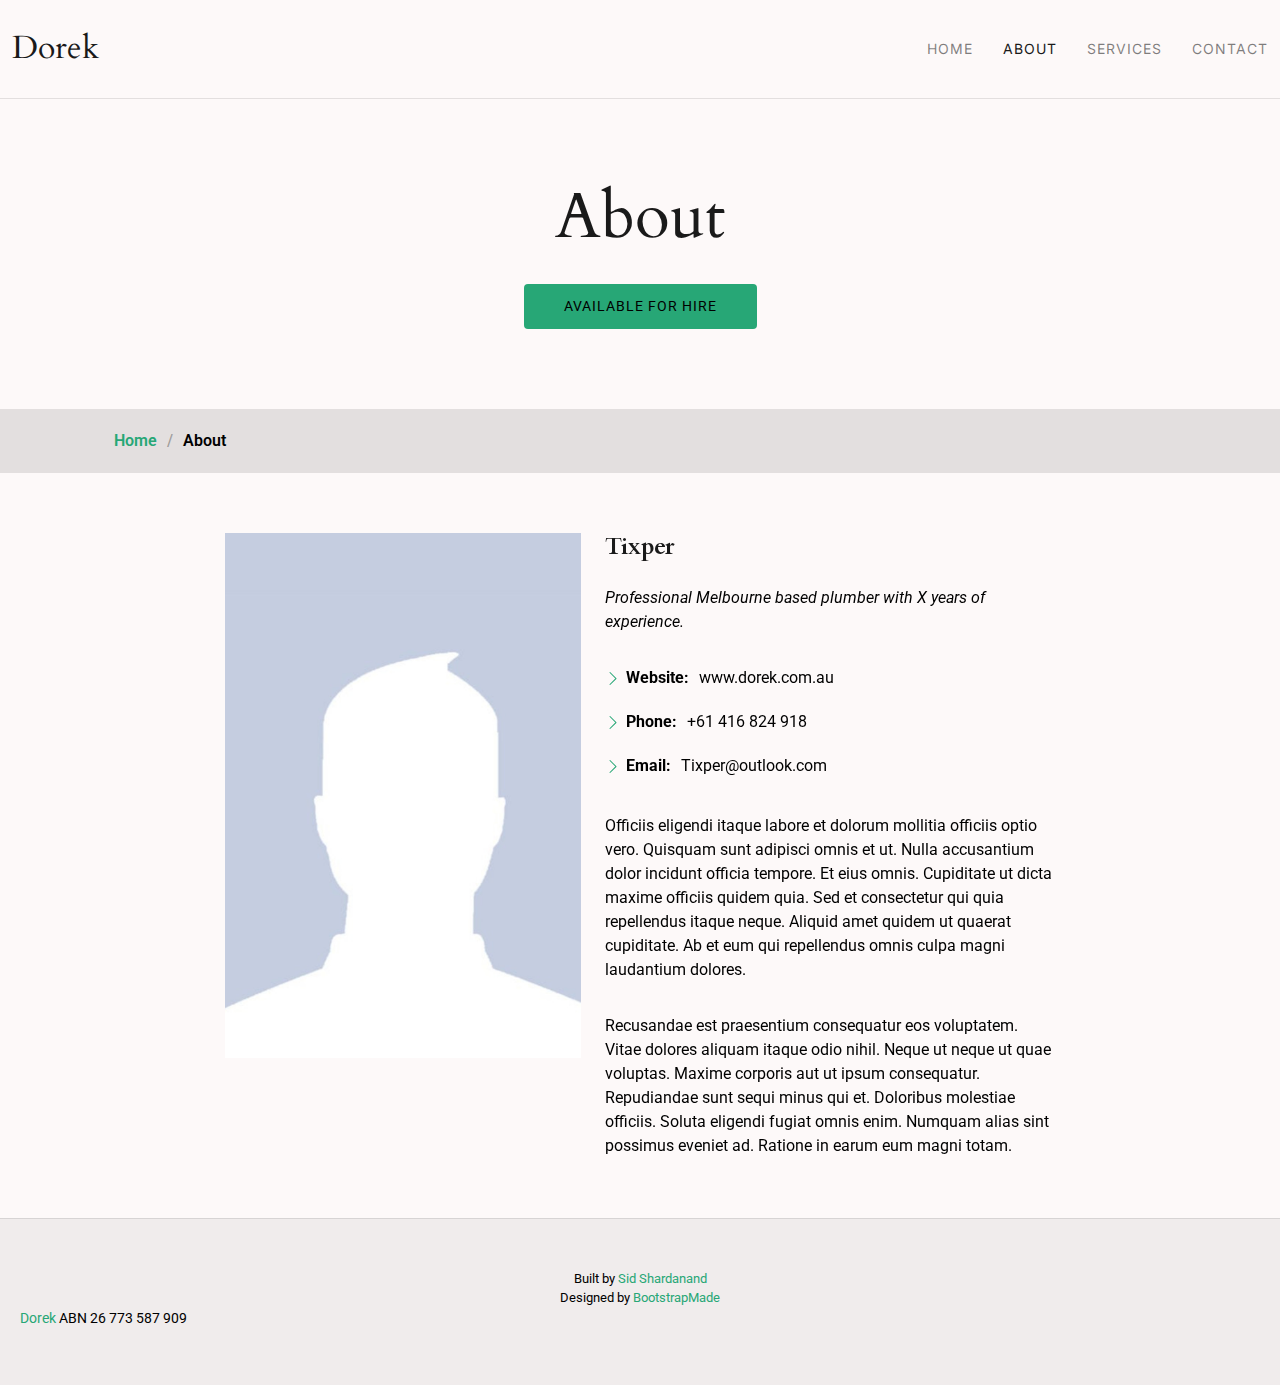
==== commit 0ae2eafb: "fixing the animate on scroll rendering on the about page" ====
--- a/about.html
+++ b/about.html
@@ -19,7 +19,10 @@
 
 	<!-- Vendor CSS Files -->
 	<link href="assets/js/bootstrap-5.3.3-dist/css/bootstrap.min.css" rel="stylesheet">
+	<link href="assets/js/aos/aos.css" rel="stylesheet">
 	<link href="assets/vendor/bootstrap-icons/bootstrap-icons.css" rel="stylesheet">
+	<link href="assets/js/glightbox/css/glightbox.min.css" rel="stylesheet">
+	<link href="assets/js/swiper/swiper-bundle.min.css" rel="stylesheet">
 
 	<!-- Main CSS File -->
 	<link href="assets/css/main.css" rel="stylesheet">
